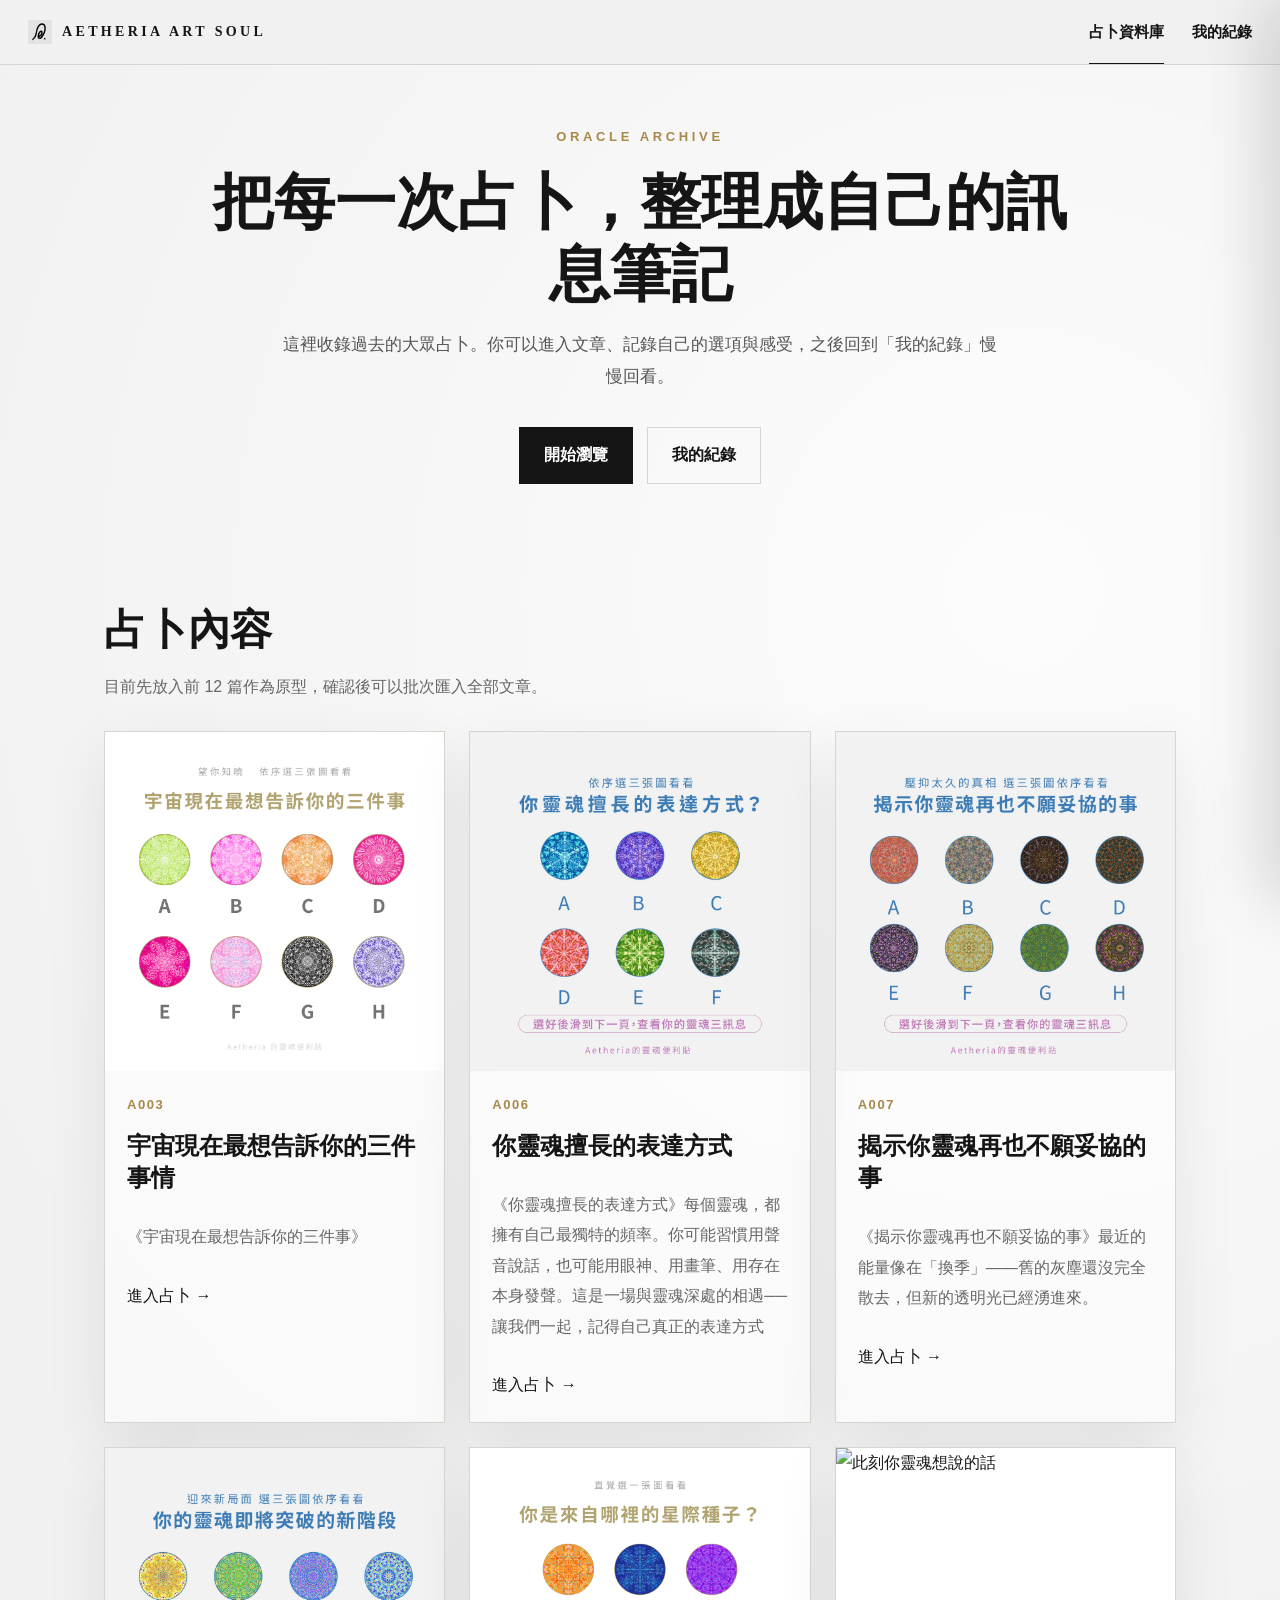
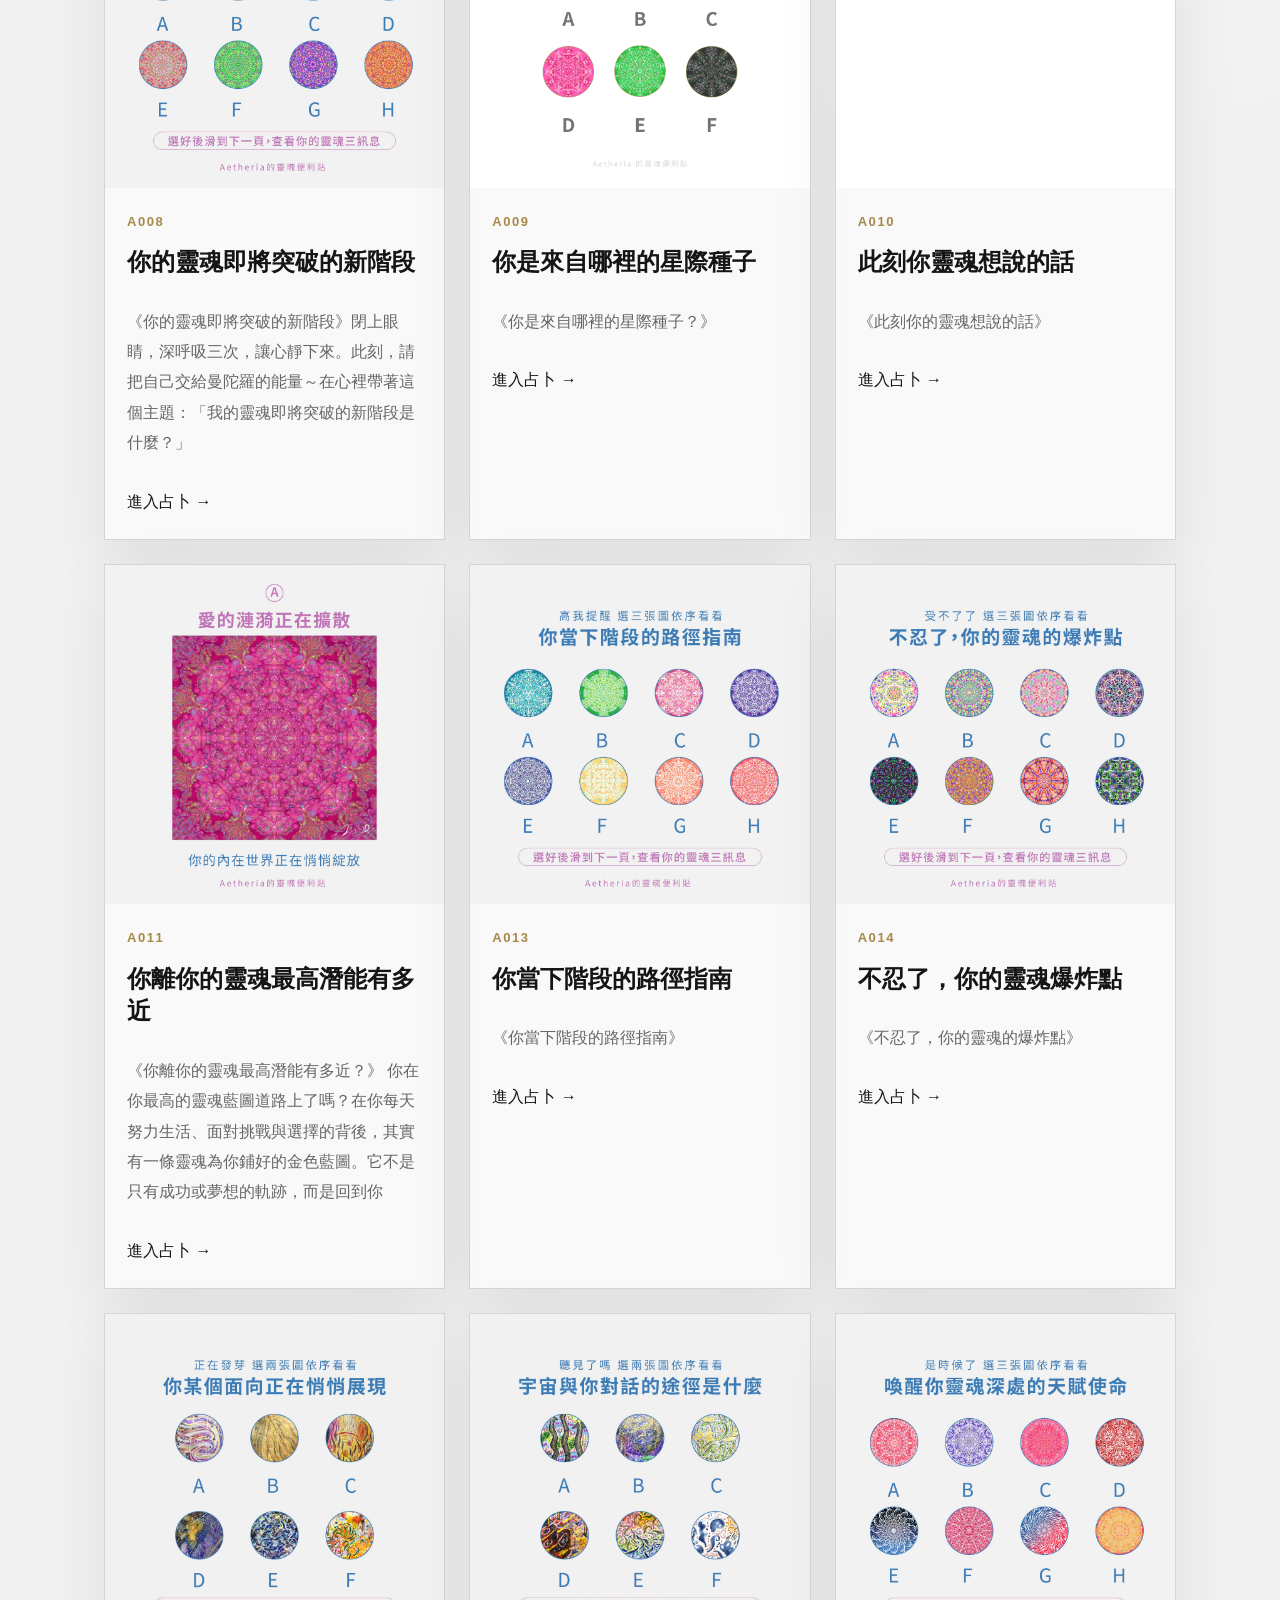
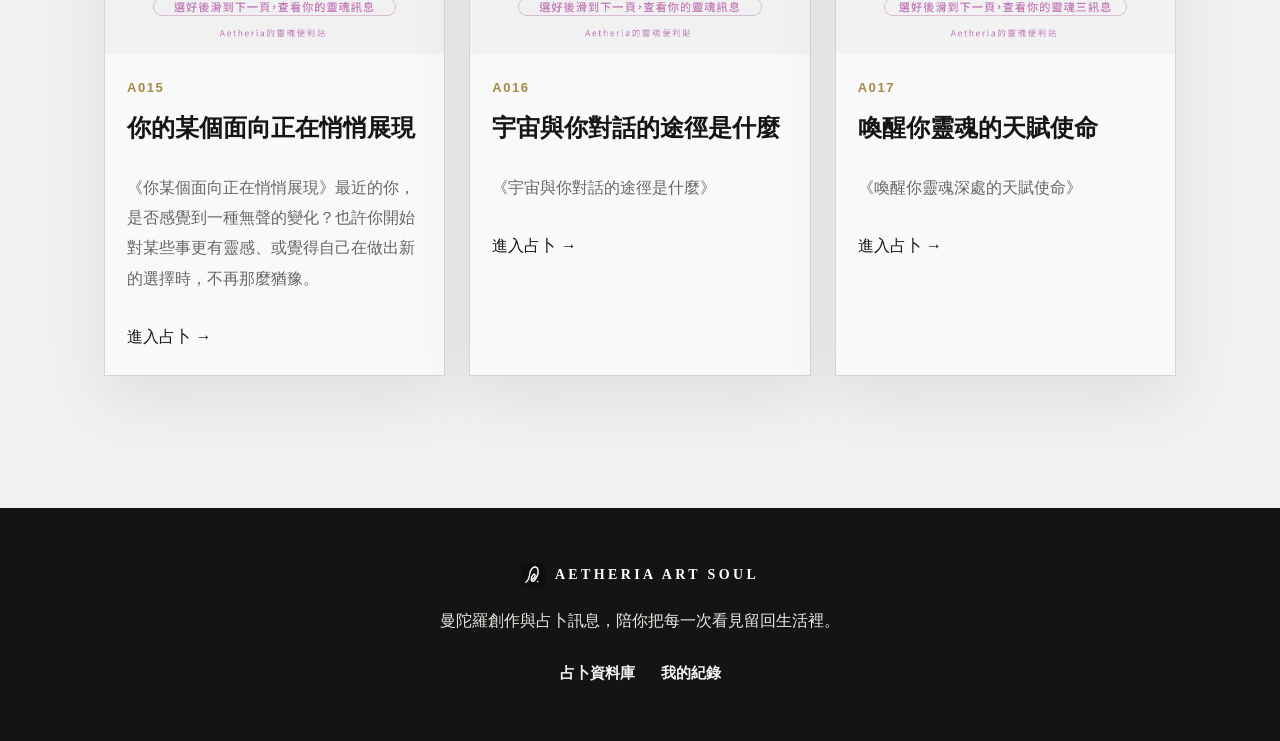
==== index.html @ 022511fa "Add files via upload" ====
<!doctype html>
<html lang="zh-Hant">
<head>
  <meta charset="utf-8">
  <meta name="viewport" content="width=device-width, initial-scale=1">
  <title>Aetheria Oracle Archive｜占卜資料庫</title>
  <link rel="stylesheet" href="assets/oracle.css">
  <link rel="icon" href="favicon.ico">
  <link rel="apple-touch-icon" href="apple-touch-icon.png">
</head>
<body>
  <header class="site-header">
    <a class="brand" href="index.html" aria-label="Aetheria Art Soul"><img class="brand-logo" src="assets/aetheria-logo.jpg" alt="Aetheria Art Soul logo"><span>AETHERIA ART SOUL</span></a>
    <nav class="nav-links" aria-label="primary"><a class="nav-link active" href="index.html">占卜資料庫</a><a class="nav-link " href="records.html">我的紀錄</a></nav><button class="mobile-menu-toggle" type="button" aria-label="Open menu" aria-expanded="false"><span></span><span></span><span></span></button></header>
  <main>
  <section class="hero wrap">
    <div>
      <div class="eyebrow">ORACLE ARCHIVE</div>
      <h1>把每一次占卜，整理成自己的訊息筆記</h1>
      <p>這裡收錄過去的大眾占卜。你可以進入文章、記錄自己的選項與感受，之後回到「我的紀錄」慢慢回看。</p>
      <div class="actions"><a class="btn" href="#articles">開始瀏覽</a><a class="btn secondary" href="records.html">我的紀錄</a></div>
    </div>
  </section>
  <section class="wrap" id="articles">
    <div class="section-head"><h2 class="section-title">占卜內容</h2><p class="muted">目前先放入前 12 篇作為原型，確認後可以批次匯入全部文章。</p></div>
    <div class="grid" id="articleGrid"></div>
  </section>
</main><div id="toast" class="toast"></div>
  <footer class="footer">
    <div class="footer-brand"><img class="brand-logo" src="assets/aetheria-logo.jpg" alt="Aetheria Art Soul logo"><span>AETHERIA ART SOUL</span></div>
    <p>曼陀羅創作與占卜訊息，陪你把每一次看見留回生活裡。</p>
    <nav class="footer-links"><a href="index.html">占卜資料庫</a><a href="records.html">我的紀錄</a></nav>
  </footer>
  <script src="assets/oracle.js"></script>
</body>
</html>
---- assets/oracle.css ----
:root{--bg:#f1f1f1;--paper:#fbfbfa;--ink:#151515;--muted:#666;--line:#d8d5cf;--soft:#e8e5de;--gold:#a78949;--shadow:0 22px 60px rgba(0,0,0,.08);--serif:"Noto Serif TC","Source Han Serif TC","Songti TC",serif;--sans:"Noto Sans TC","Microsoft JhengHei",sans-serif}*{box-sizing:border-box}html{scroll-behavior:smooth}body{margin:0;background:radial-gradient(circle at 80% 15%,rgba(255,255,255,.8),transparent 34%),var(--bg);color:var(--ink);font-family:var(--sans);line-height:1.9}a{color:inherit;text-decoration:none}img{max-width:100%;display:block}.site-header{position:sticky;top:0;z-index:20;background:rgba(241,241,241,.94);backdrop-filter:blur(16px);border-bottom:1px solid var(--line)}.nav{max-width:1180px;margin:auto;height:72px;padding:0 24px;display:flex;align-items:center;justify-content:space-between;gap:28px}.brand{display:flex;align-items:center;gap:12px;font-family:Georgia,serif;letter-spacing:.2em;font-weight:700;font-size:15px}.brand-mark{width:30px;height:30px;border:1px solid var(--ink);border-radius:50%;display:grid;place-items:center;font-style:italic;letter-spacing:0}.nav-links{display:flex;align-items:center;gap:26px;font-size:15px;font-weight:700}.nav-links a{padding:22px 0;border-bottom:1px solid transparent}.nav-links a.active,.nav-links a:hover{border-bottom-color:var(--ink)}.wrap{max-width:1120px;margin:auto;padding:70px 24px}.hero{min-height:420px;display:grid;place-items:center;text-align:center}.eyebrow{color:var(--gold);letter-spacing:.28em;font-weight:700;font-size:13px}.hero h1,.page-title{font-family:var(--serif);font-size:clamp(38px,6vw,76px);line-height:1.16;margin:18px 0}.hero p,.lead{max-width:720px;margin:0 auto;color:#555;font-size:18px}.actions{display:flex;justify-content:center;gap:14px;flex-wrap:wrap;margin-top:34px}.btn{border:1px solid var(--ink);background:var(--ink);color:white;padding:12px 24px;font-weight:800;cursor:pointer;display:inline-flex;align-items:center;justify-content:center;min-height:46px}.btn.secondary{background:transparent;color:var(--ink);border-color:var(--line)}.section-title{font-family:var(--serif);font-size:clamp(30px,4vw,46px);line-height:1.25;margin:0 0 12px}.section-head{margin-bottom:28px}.grid{display:grid;grid-template-columns:repeat(3,1fr);gap:24px}.article-card,.record-card,.panel{background:rgba(255,255,255,.62);border:1px solid var(--line);box-shadow:var(--shadow)}.article-card{display:flex;flex-direction:column;min-height:100%;transition:.2s ease}.article-card:hover{transform:translateY(-3px)}.article-card img{aspect-ratio:1/1;object-fit:cover;background:white}.article-body{padding:22px;display:flex;flex-direction:column;gap:12px;flex:1}.article-body h3{font-family:var(--serif);font-size:24px;line-height:1.35;margin:0}.meta{font-size:13px;color:var(--gold);font-weight:800;letter-spacing:.12em}.muted{color:var(--muted)}.article-layout{display:grid;grid-template-columns:minmax(0,1fr) 360px;gap:34px;align-items:start}.gallery{display:grid;gap:14px}.gallery img{width:100%;background:white;border:1px solid var(--line)}.reading{background:rgba(255,255,255,.62);border:1px solid var(--line);padding:38px}.reading h1{font-family:var(--serif);font-size:clamp(34px,5vw,58px);line-height:1.18;margin:8px 0 20px}.reading p{font-size:17px;color:#444;margin:0 0 18px}.choice-box{position:sticky;top:92px;padding:26px;background:rgba(255,255,255,.76);border:1px solid var(--line);box-shadow:var(--shadow)}.choice-box h2{font-family:var(--serif);font-size:28px;margin:0 0 12px}.field{display:grid;gap:7px;margin:16px 0}.field label{font-weight:800}.field input,.field select,.field textarea{width:100%;border:1px solid var(--line);background:rgba(255,255,255,.76);padding:12px 13px;font:inherit}.field textarea{min-height:130px;resize:vertical}.records-toolbar{display:flex;gap:12px;flex-wrap:wrap;margin:22px 0 28px}.record-list{display:grid;gap:16px}.record-card{padding:24px}.record-card h3{font-family:var(--serif);font-size:25px;margin:0 0 8px}.record-actions{display:flex;gap:10px;flex-wrap:wrap;margin-top:14px}.empty{border:1px dashed var(--line);padding:44px;text-align:center;color:var(--muted)}.toast{position:fixed;left:50%;bottom:28px;transform:translateX(-50%);background:#111;color:white;padding:12px 18px;opacity:0;pointer-events:none;transition:.2s}.toast.show{opacity:1}.footer{background:#111;color:#f8f8f8;text-align:center;padding:42px 24px;margin-top:40px}.footer .brand{justify-content:center;margin-bottom:12px}@media(max-width:860px){.nav{height:64px;padding:0 18px}.nav-links{gap:16px;font-size:14px;overflow-x:auto}.brand{font-size:12px}.wrap{padding:48px 18px}.grid{grid-template-columns:1fr}.article-layout{grid-template-columns:1fr}.choice-box{position:static}.reading{padding:24px}.hero{text-align:left;place-items:start}.hero p{margin:0}.actions{justify-content:flex-start}.page-title,.hero h1{font-size:42px}.article-card img{aspect-ratio:4/3}}

/* Aetheria oracle prototype | brand alignment pass */
.site-header{
  position:sticky;
  top:0;
  z-index:30;
  min-height:64px;
  width:100%;
  padding:0 28px;
  display:flex;
  align-items:center;
  justify-content:space-between;
  gap:28px;
  background:rgba(241,241,241,.94);
  border-bottom:1px solid var(--line);
  backdrop-filter:blur(18px);
}
.nav{max-width:none;margin:0;padding:0;height:auto;display:contents}
.brand,.footer-brand{
  display:inline-flex;
  align-items:center;
  gap:10px;
  color:var(--ink);
  font-family:var(--serif);
  font-size:14px;
  font-weight:600;
  letter-spacing:.24em;
  text-transform:uppercase;
  text-decoration:none;
  white-space:nowrap;
}
.brand-mark{
  width:24px;
  height:24px;
  border:0;
  border-radius:0;
  display:inline-grid;
  place-items:center;
  font-family:Georgia,serif;
  font-size:28px;
  font-weight:700;
  font-style:italic;
  line-height:1;
  letter-spacing:0;
  transform:rotate(-7deg);
}
.nav-links{
  margin-left:auto;
  display:flex;
  align-items:center;
  justify-content:flex-end;
  gap:28px;
  overflow:visible;
  font-size:15px;
  font-weight:600;
}
.nav-links a{
  position:relative;
  min-height:64px;
  padding:0;
  display:inline-flex;
  align-items:center;
  border:0;
}
.nav-links a::after{
  content:"";
  position:absolute;
  left:0;
  right:0;
  bottom:0;
  height:1px;
  background:currentColor;
  transform:scaleX(0);
  transition:transform .18s ease;
}
.nav-links a.active::after,.nav-links a:hover::after{transform:scaleX(1)}
.wrap{max-width:1120px;padding:60px 24px}.hero{min-height:360px}.hero h1,.page-title{font-size:clamp(36px,4.8vw,62px);line-height:1.18;margin:16px auto 18px;max-width:900px}.hero p,.lead{font-size:17px}.section-title{font-size:clamp(28px,3.4vw,42px)}.reading h1{font-size:clamp(32px,4vw,50px)}
.footer{
  width:100%;
  margin-top:72px;
  padding:54px 24px;
  border:0;
  background:#141414;
  color:#f5f5f2;
  text-align:center;
}
.footer *{color:inherit}.footer-brand{justify-content:center;margin:0 auto 18px;color:#fff}.footer p{max-width:760px;margin:0 auto;color:#e8e8e2}.footer-links{display:flex;flex-wrap:wrap;justify-content:center;gap:18px 26px;margin-top:22px}.footer-links a{font-size:15px;font-weight:700}
@media(max-width:860px){
  .site-header{min-height:62px;padding:0 16px}.brand{max-width:calc(100vw - 36px);font-size:12px;letter-spacing:.16em}.brand-mark{width:22px;height:22px;font-size:26px}.nav-links{display:none}.wrap{padding:42px 18px}.hero{min-height:320px;text-align:center;place-items:center}.hero p{margin:0 auto}.actions{justify-content:center}.hero h1,.page-title{font-size:clamp(34px,9vw,46px);line-height:1.2}.section-title{font-size:clamp(26px,7vw,34px)}.reading h1{font-size:clamp(30px,8vw,40px)}
}

/* real logo image */
.brand-mark{display:none!important}.brand-logo{width:24px!important;height:24px!important;object-fit:contain!important;border-radius:0!important;mix-blend-mode:multiply!important}.footer .brand-logo,.footer-brand .brand-logo{filter:invert(1)!important;mix-blend-mode:normal!important}@media(max-width:860px){.brand-logo{width:22px!important;height:22px!important}}

/* Mobile navigation patch */
.mobile-menu-toggle{
  display:none;
  width:46px;
  height:46px;
  border:0;
  background:transparent;
  padding:10px;
  align-items:center;
  justify-content:center;
  flex-direction:column;
  gap:6px;
  cursor:pointer;
  margin-left:auto;
}
.mobile-menu-toggle span{
  display:block;
  width:28px;
  height:2px;
  background:var(--ink);
}
.mobile-nav-panel{
  position:fixed;
  inset:0 0 0 auto;
  width:min(320px,78vw);
  background:rgba(241,241,241,.98);
  border-left:1px solid var(--line);
  box-shadow:-24px 0 60px rgba(0,0,0,.14);
  z-index:80;
  transform:translateX(102%);
  transition:transform .22s ease;
  padding:82px 28px 28px;
}
.mobile-nav-panel.is-open{transform:translateX(0)}
.mobile-nav-panel a{
  display:block;
  padding:16px 0;
  border-bottom:1px solid var(--line);
  font-weight:700;
}
.mobile-nav-backdrop{
  position:fixed;
  inset:0;
  background:rgba(0,0,0,.24);
  z-index:70;
  opacity:0;
  pointer-events:none;
  transition:opacity .2s ease;
}
.mobile-nav-backdrop.is-open{opacity:1;pointer-events:auto}
body.menu-open{overflow:hidden}
@media(max-width:860px){
  .site-header{min-height:68px;padding:0 16px;display:flex;align-items:center;justify-content:space-between}
  .site-header .nav-links{display:none!important}
  .mobile-menu-toggle{display:flex!important}
  .brand{min-width:0;max-width:calc(100vw - 96px)}
  .brand span{overflow:hidden;text-overflow:ellipsis}
}
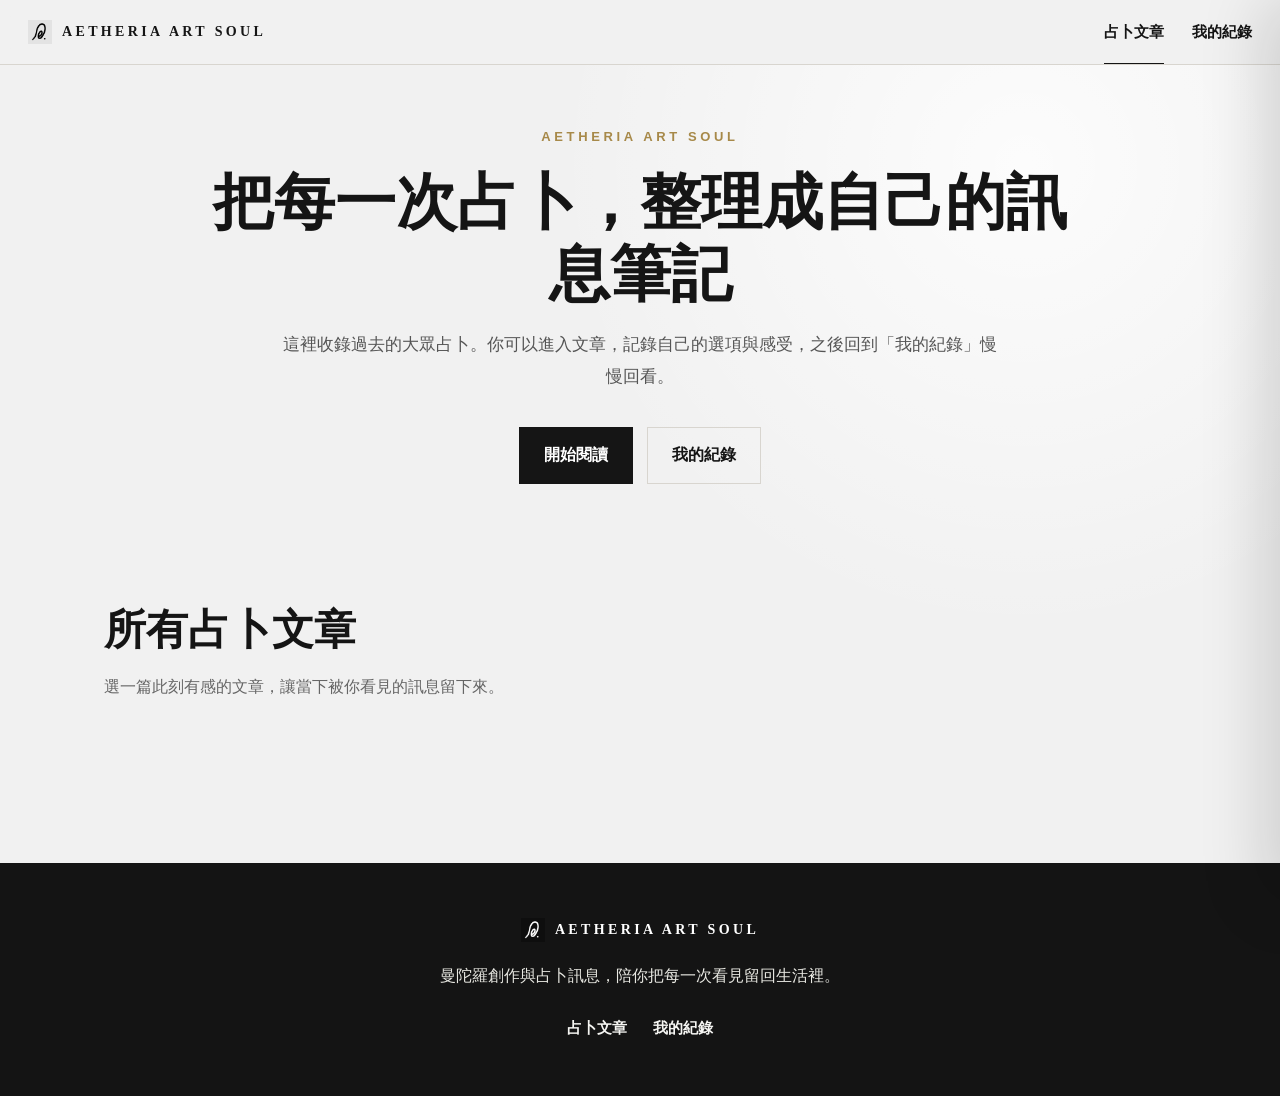
==== commit 1a10b43a: "Add files via upload" ====
--- a/index.html
+++ b/index.html
@@ -1,36 +1,65 @@
-<!doctype html>
-<html lang="zh-Hant">
-<head>
-  <meta charset="utf-8">
-  <meta name="viewport" content="width=device-width, initial-scale=1">
-  <title>Aetheria Oracle Archive｜占卜資料庫</title>
-  <link rel="stylesheet" href="assets/oracle.css">
-  <link rel="icon" href="favicon.ico">
-  <link rel="apple-touch-icon" href="apple-touch-icon.png">
-</head>
-<body>
-  <header class="site-header">
-    <a class="brand" href="index.html" aria-label="Aetheria Art Soul"><img class="brand-logo" src="assets/aetheria-logo.jpg" alt="Aetheria Art Soul logo"><span>AETHERIA ART SOUL</span></a>
-    <nav class="nav-links" aria-label="primary"><a class="nav-link active" href="index.html">占卜資料庫</a><a class="nav-link " href="records.html">我的紀錄</a></nav><button class="mobile-menu-toggle" type="button" aria-label="Open menu" aria-expanded="false"><span></span><span></span><span></span></button></header>
-  <main>
-  <section class="hero wrap">
-    <div>
-      <div class="eyebrow">ORACLE ARCHIVE</div>
-      <h1>把每一次占卜，整理成自己的訊息筆記</h1>
-      <p>這裡收錄過去的大眾占卜。你可以進入文章、記錄自己的選項與感受，之後回到「我的紀錄」慢慢回看。</p>
-      <div class="actions"><a class="btn" href="#articles">開始瀏覽</a><a class="btn secondary" href="records.html">我的紀錄</a></div>
-    </div>
-  </section>
-  <section class="wrap" id="articles">
-    <div class="section-head"><h2 class="section-title">占卜內容</h2><p class="muted">目前先放入前 12 篇作為原型，確認後可以批次匯入全部文章。</p></div>
-    <div class="grid" id="articleGrid"></div>
-  </section>
-</main><div id="toast" class="toast"></div>
-  <footer class="footer">
-    <div class="footer-brand"><img class="brand-logo" src="assets/aetheria-logo.jpg" alt="Aetheria Art Soul logo"><span>AETHERIA ART SOUL</span></div>
-    <p>曼陀羅創作與占卜訊息，陪你把每一次看見留回生活裡。</p>
-    <nav class="footer-links"><a href="index.html">占卜資料庫</a><a href="records.html">我的紀錄</a></nav>
-  </footer>
-  <script src="assets/oracle.js"></script>
-</body>
-</html>+<!doctype html>
+<html lang="zh-Hant">
+<head>
+  <meta charset="utf-8">
+  <meta name="viewport" content="width=device-width, initial-scale=1">
+  <title>占卜文章｜Aetheria Art Soul</title>
+  <link rel="stylesheet" href="assets/oracle.css">
+  <link rel="icon" type="image/png" sizes="32x32" href="icon-32.png?v=4">
+  <link rel="shortcut icon" href="favicon.ico?v=4">
+  <link rel="apple-touch-icon" href="apple-touch-icon.png?v=4">
+</head>
+<body>
+  <header class="site-header">
+    <a class="brand" href="index.html" aria-label="Aetheria Art Soul">
+      <img class="brand-logo" src="assets/aetheria-logo.jpg" alt="Aetheria Art Soul logo">
+      <span>AETHERIA ART SOUL</span>
+    </a>
+    <nav class="nav-links" aria-label="主要導覽">
+      <a class="nav-link active" href="index.html">占卜文章</a>
+      <a class="nav-link" href="records.html">我的紀錄</a>
+    </nav>
+    <button class="mobile-menu-toggle" type="button" aria-label="開啟選單" aria-expanded="false">
+      <span></span><span></span><span></span>
+    </button>
+  </header>
+
+  <main>
+    <section class="hero wrap">
+      <div>
+        <div class="eyebrow">AETHERIA ART SOUL</div>
+        <h1>把每一次占卜，整理成自己的訊息筆記</h1>
+        <p>這裡收錄過去的大眾占卜。你可以進入文章，記錄自己的選項與感受，之後回到「我的紀錄」慢慢回看。</p>
+        <div class="actions">
+          <a class="btn" href="#articles">開始閱讀</a>
+          <a class="btn secondary" href="records.html">我的紀錄</a>
+        </div>
+      </div>
+    </section>
+
+    <section class="wrap" id="articles">
+      <div class="section-head">
+        <h2 class="section-title">所有占卜文章</h2>
+        <p class="muted">選一篇此刻有感的文章，讓當下被你看見的訊息留下來。</p>
+      </div>
+      <div class="grid" id="articleGrid"></div>
+    </section>
+  </main>
+
+  <div id="toast" class="toast"></div>
+
+  <footer class="footer">
+    <div class="footer-brand">
+      <img class="brand-logo" src="assets/aetheria-logo.jpg" alt="Aetheria Art Soul logo">
+      <span>AETHERIA ART SOUL</span>
+    </div>
+    <p>曼陀羅創作與占卜訊息，陪你把每一次看見留回生活裡。</p>
+    <nav class="footer-links">
+      <a href="index.html">占卜文章</a>
+      <a href="records.html">我的紀錄</a>
+    </nav>
+  </footer>
+
+  <script src="assets/oracle.js"></script>
+</body>
+</html>
--- a/assets/oracle.css
+++ b/assets/oracle.css
@@ -151,4 +151,39 @@
   .mobile-menu-toggle{display:flex!important}
   .brand{min-width:0;max-width:calc(100vw - 96px)}
   .brand span{overflow:hidden;text-overflow:ellipsis}
-}
+}
+
+/* Article reading flow */
+.article-reading{overflow:hidden}
+.article-intro{max-width:780px}
+.article-content{max-width:780px}
+.image-carousel{
+  display:flex;
+  gap:16px;
+  overflow-x:auto;
+  scroll-snap-type:x mandatory;
+  margin:30px -38px 34px;
+  padding:0 38px 16px;
+}
+.image-carousel img{
+  flex:0 0 min(520px,78vw);
+  max-height:680px;
+  object-fit:contain;
+  background:white;
+  border:1px solid var(--line);
+  scroll-snap-align:start;
+}
+.image-carousel::-webkit-scrollbar{height:6px}
+.image-carousel::-webkit-scrollbar-thumb{background:#c8c3b8}
+@media(max-width:860px){
+  .article-reading{padding:24px}
+  .article-intro,.article-content{max-width:none}
+  .image-carousel{
+    margin:24px -24px 28px;
+    padding:0 24px 14px;
+  }
+  .image-carousel img{
+    flex-basis:82vw;
+    max-height:72vh;
+  }
+}
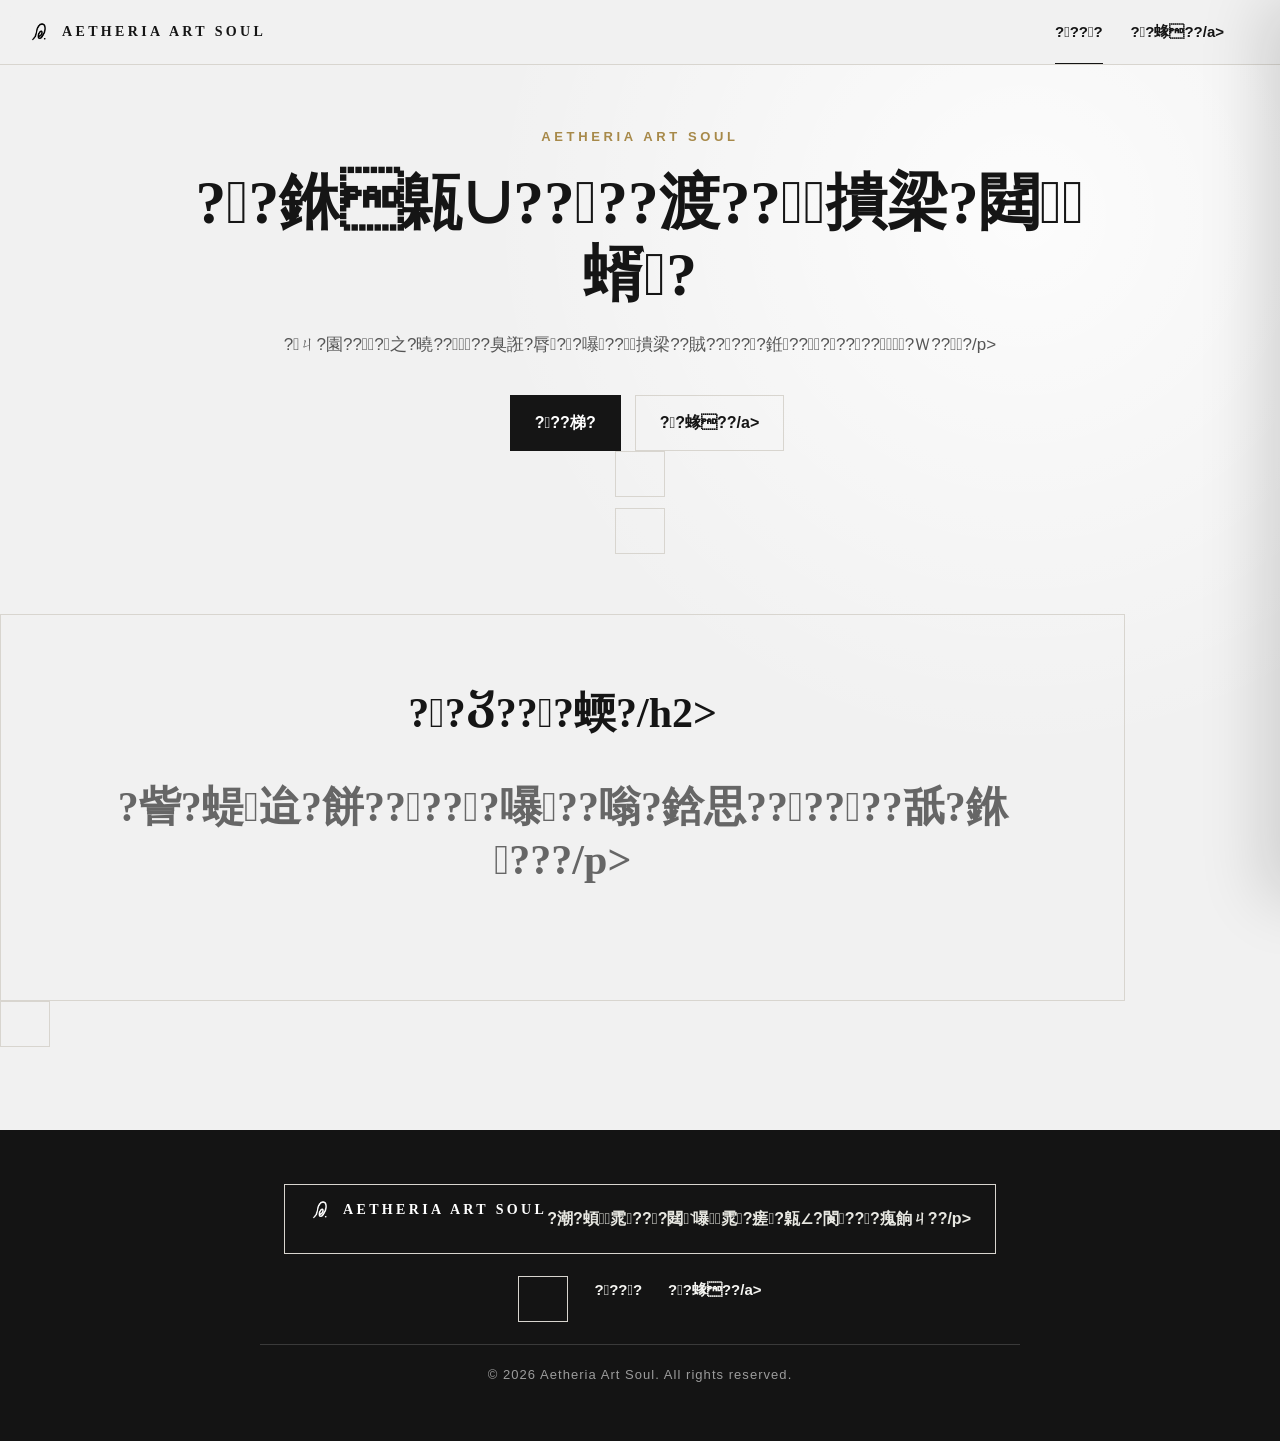
==== commit 8b04ff9b: "Add files via upload" ====
--- a/index.html
+++ b/index.html
@@ -1,9 +1,9 @@
-<!doctype html>
+﻿<!doctype html>
 <html lang="zh-Hant">
 <head>
   <meta charset="utf-8">
   <meta name="viewport" content="width=device-width, initial-scale=1">
-  <title>占卜文章｜Aetheria Art Soul</title>
+  <title>????嚚etheria Art Soul</title>
   <link rel="stylesheet" href="assets/oracle.css">
   <link rel="icon" type="image/png" sizes="32x32" href="icon-32.png?v=4">
   <link rel="shortcut icon" href="favicon.ico?v=4">
@@ -12,14 +12,14 @@
 <body>
   <header class="site-header">
     <a class="brand" href="index.html" aria-label="Aetheria Art Soul">
-      <img class="brand-logo" src="assets/aetheria-logo.jpg" alt="Aetheria Art Soul logo">
+      <img class="brand-logo" src="assets/aetheria-logo-transparent.png" alt="Aetheria Art Soul logo">
       <span>AETHERIA ART SOUL</span>
     </a>
-    <nav class="nav-links" aria-label="主要導覽">
-      <a class="nav-link active" href="index.html">占卜文章</a>
-      <a class="nav-link" href="records.html">我的紀錄</a>
+    <nav class="nav-links" aria-label="銝餉?撠汗">
+      <a class="nav-link active" href="index.html">????</a>
+      <a class="nav-link" href="records.html">??蝝??/a>
     </nav>
-    <button class="mobile-menu-toggle" type="button" aria-label="開啟選單" aria-expanded="false">
+    <button class="mobile-menu-toggle" type="button" aria-label="???詨" aria-expanded="false">
       <span></span><span></span><span></span>
     </button>
   </header>
@@ -28,19 +28,19 @@
     <section class="hero wrap">
       <div>
         <div class="eyebrow">AETHERIA ART SOUL</div>
-        <h1>把每一次占卜，整理成自己的訊息筆記</h1>
-        <p>這裡收錄過去的大眾占卜。你可以進入文章，記錄自己的選項與感受，之後回到「我的紀錄」慢慢回看。</p>
+        <h1>??銝甈∪????渡??撌梁?閮蝑?</h1>
+        <p>?ㄐ?園???之?曉????臭誑?脣??嚗??撌梁??賊?????銋????????Ｗ???/p>
         <div class="actions">
-          <a class="btn" href="#articles">開始閱讀</a>
-          <a class="btn secondary" href="records.html">我的紀錄</a>
+          <a class="btn" href="#articles">???梯?</a>
+          <a class="btn secondary" href="records.html">??蝝??/a>
         </div>
       </div>
     </section>
 
     <section class="wrap" id="articles">
       <div class="section-head">
-        <h2 class="section-title">所有占卜文章</h2>
-        <p class="muted">選一篇此刻有感的文章，讓當下被你看見的訊息留下來。</p>
+        <h2 class="section-title">?????蝡?/h2>
+        <p class="muted">?訾?蝭迨?餅?????嚗??嗡?鋡思??????舐?銝???/p>
       </div>
       <div class="grid" id="articleGrid"></div>
     </section>
@@ -50,16 +50,18 @@
 
   <footer class="footer">
     <div class="footer-brand">
-      <img class="brand-logo" src="assets/aetheria-logo.jpg" alt="Aetheria Art Soul logo">
+      <img class="brand-logo" src="assets/aetheria-logo-transparent.png" alt="Aetheria Art Soul logo">
       <span>AETHERIA ART SOUL</span>
     </div>
-    <p>曼陀羅創作與占卜訊息，陪你把每一次看見留回生活裡。</p>
+    <p>?潮?蝢雿???閮嚗雿?瘥?甈∠?閬???瘣餉ㄐ??/p>
     <nav class="footer-links">
-      <a href="index.html">占卜文章</a>
-      <a href="records.html">我的紀錄</a>
-    </nav>
+      <a href="index.html">????</a>
+      <a href="records.html">??蝝??/a>
+    </nav>
+    <p class="copyright">© 2026 Aetheria Art Soul. All rights reserved.</p>
   </footer>
 
   <script src="assets/oracle.js"></script>
 </body>
 </html>
+
--- a/assets/oracle.css
+++ b/assets/oracle.css
@@ -157,33 +157,333 @@
 .article-reading{overflow:hidden}
 .article-intro{max-width:780px}
 .article-content{max-width:780px}
+.oracle-option-block,
+.oracle-number-block{
+  position:relative;
+  margin:20px 0;
+  padding:0 0 0 38px;
+}
+.oracle-number-block::before{
+  content:"";
+  position:absolute;
+  left:13px;
+  top:.4em;
+  bottom:.45em;
+  width:1px;
+  background:var(--gold);
+  opacity:.36;
+}
+.oracle-option-badge,
+.oracle-number{
+  position:absolute;
+  left:0;
+  top:.08em;
+  display:inline-grid;
+  place-items:center;
+  min-width:26px;
+  height:26px;
+  color:var(--gold);
+  font-family:Georgia,serif;
+  font-weight:800;
+  letter-spacing:.06em;
+}
+.oracle-option-badge{
+  color:var(--gold);
+  font-size:14px;
+  border:0;
+  background:transparent;
+}
+.oracle-option-badge::after{
+  content:"";
+  width:18px;
+  height:1px;
+  margin-top:2px;
+  background:var(--gold);
+  opacity:.42;
+}
+.oracle-number{
+  font-size:18px;
+  color:var(--gold);
+  opacity:.92;
+}
+.oracle-option-block p,
+.oracle-number-block p{
+  margin:0;
+  color:#3f3f3f;
+}
+.oracle-option-block p{
+  font-weight:700;
+  color:#252525;
+  letter-spacing:.02em;
+}
+.record-selected{
+  margin:14px 0;
+  padding:14px 0;
+  border-top:1px solid var(--line);
+  border-bottom:1px solid var(--line);
+}
+.record-selected strong{
+  display:block;
+  margin-bottom:8px;
+}
+.record-selected ul{
+  margin:0;
+  padding-left:1.2em;
+}
+.record-selected li{
+  margin:0 0 8px;
+  color:#444;
+}
+.record-save-note,
+.record-email-form{
+  max-width:860px;
+  margin:24px 0;
+  padding:22px 24px;
+  border:1px solid var(--line);
+  background:rgba(255,255,255,.48);
+}
+.record-save-note strong,
+.record-email-form label{
+  display:block;
+  font-weight:800;
+  margin-bottom:8px;
+}
+.record-save-note p,
+.record-email-form p{
+  margin:0;
+  color:#666;
+}
+.record-email-form>div{
+  display:flex;
+  gap:12px;
+  align-items:center;
+  margin:12px 0 10px;
+}
+.record-email-form input{
+  flex:1;
+  min-width:220px;
+  border:1px solid var(--line);
+  background:rgba(255,255,255,.82);
+  padding:12px 14px;
+  font:inherit;
+}
+.carousel-shell{
+  position:relative;
+  margin:30px -10px 36px;
+  padding:0 54px 26px;
+}
 .image-carousel{
   display:flex;
-  gap:16px;
+  gap:18px;
   overflow-x:auto;
   scroll-snap-type:x mandatory;
-  margin:30px -38px 34px;
-  padding:0 38px 16px;
-}
+  scroll-behavior:smooth;
+  scrollbar-width:none;
+  -ms-overflow-style:none;
+}
+.image-carousel::-webkit-scrollbar{display:none}
 .image-carousel img{
-  flex:0 0 min(520px,78vw);
+  flex:0 0 100%;
+  width:100%;
   max-height:680px;
   object-fit:contain;
   background:white;
   border:1px solid var(--line);
-  scroll-snap-align:start;
-}
-.image-carousel::-webkit-scrollbar{height:6px}
-.image-carousel::-webkit-scrollbar-thumb{background:#c8c3b8}
+  scroll-snap-align:center;
+}
+.carousel-arrow{
+  position:absolute;
+  top:50%;
+  width:42px;
+  height:42px;
+  border:1px solid var(--line);
+  border-radius:999px;
+  background:rgba(251,251,250,.92);
+  color:var(--ink);
+  font-size:30px;
+  line-height:1;
+  display:grid;
+  place-items:center;
+  transform:translateY(-50%);
+  cursor:pointer;
+  box-shadow:0 12px 34px rgba(0,0,0,.08);
+  z-index:2;
+}
+.carousel-arrow:disabled{opacity:.28;cursor:default}
+.carousel-prev{left:0}
+.carousel-next{right:0}
+.carousel-dots{
+  position:absolute;
+  left:50%;
+  bottom:0;
+  display:flex;
+  gap:8px;
+  transform:translateX(-50%);
+}
+.carousel-dots span{
+  width:6px;
+  height:6px;
+  border-radius:999px;
+  background:#c8c3b8;
+  opacity:.58;
+}
+.carousel-dots span.active{
+  width:18px;
+  background:var(--ink);
+  opacity:1;
+}
 @media(max-width:860px){
   .article-reading{padding:24px}
   .article-intro,.article-content{max-width:none}
+  .carousel-shell{
+    margin:24px -10px 30px;
+    padding:0 36px 24px;
+  }
   .image-carousel{
-    margin:24px -24px 28px;
-    padding:0 24px 14px;
+    gap:12px;
   }
   .image-carousel img{
-    flex-basis:82vw;
     max-height:72vh;
   }
-}
+  .carousel-arrow{
+    width:34px;
+    height:34px;
+    font-size:24px;
+  }
+  .record-save-note,
+  .record-email-form{
+    padding:18px;
+  }
+  .record-email-form>div{
+    display:grid;
+  }
+  .record-email-form input{
+    min-width:0;
+  }
+}
+
+/* Page alignment lock */
+.hero,
+.records-page>section:first-child,
+.section-head{
+  text-align:center;
+}
+.hero>div,
+.records-page>section:first-child,
+.section-head{
+  width:min(100%,900px);
+  margin-left:auto;
+  margin-right:auto;
+}
+.eyebrow,
+.page-title,
+.lead{
+  text-align:center;
+}
+.page-title{
+  width:100%;
+  margin-left:auto;
+  margin-right:auto;
+}
+.records-toolbar{
+  justify-content:center;
+  align-items:center;
+  width:min(100%,760px);
+  margin-left:auto;
+  margin-right:auto;
+}
+.records-toolbar .btn{
+  min-width:118px;
+}
+.record-save-note,
+.record-email-form,
+.record-list{
+  width:min(100%,860px);
+  margin-left:auto;
+  margin-right:auto;
+}
+.records-page .lead{
+  width:min(100%,760px);
+  margin-left:auto;
+  margin-right:auto;
+}
+@media(max-width:860px){
+  .hero,
+  .records-page>section:first-child,
+  .section-head{
+    text-align:center;
+  }
+  .records-toolbar{
+    display:grid;
+    grid-template-columns:1fr;
+    width:100%;
+    gap:10px;
+  }
+  .records-toolbar .btn{
+    width:100%;
+  }
+}
+
+/* Choice box button alignment */
+.choice-actions{
+  display:grid;
+  grid-template-columns:1fr 1fr;
+  gap:10px;
+  margin-top:18px;
+}
+.choice-actions .btn{
+  width:100%;
+  min-width:0;
+  padding-left:12px;
+  padding-right:12px;
+  text-align:center;
+  white-space:nowrap;
+}
+@media(max-width:520px){
+  .choice-actions{
+    grid-template-columns:1fr;
+  }
+}
+
+/* Transparent brand mark */
+.site-header .brand,
+.footer .brand,
+.footer-brand{
+  background:transparent!important;
+}
+.site-header .brand-logo,
+.footer .brand-logo,
+.footer-brand .brand-logo{
+  display:block!important;
+  background:transparent!important;
+  border:0!important;
+  box-shadow:none!important;
+  outline:0!important;
+}
+.site-header .brand-logo{
+  mix-blend-mode:normal!important;
+  filter:contrast(1.08)!important;
+}
+.footer .brand-logo,
+.footer-brand .brand-logo{
+  filter:invert(1) contrast(1.08)!important;
+  mix-blend-mode:normal!important;
+}
+
+/* Image protection and footer copyright */
+img{
+  -webkit-user-drag:none!important;
+  user-drag:none!important;
+  -webkit-user-select:none!important;
+  user-select:none!important;
+}
+.copyright{
+  margin:22px auto 0!important;
+  padding-top:18px;
+  border-top:1px solid rgba(255,255,255,.16);
+  max-width:760px;
+  color:rgba(255,255,255,.58)!important;
+  font-size:13px;
+  letter-spacing:.08em;
+  line-height:1.8;
+}
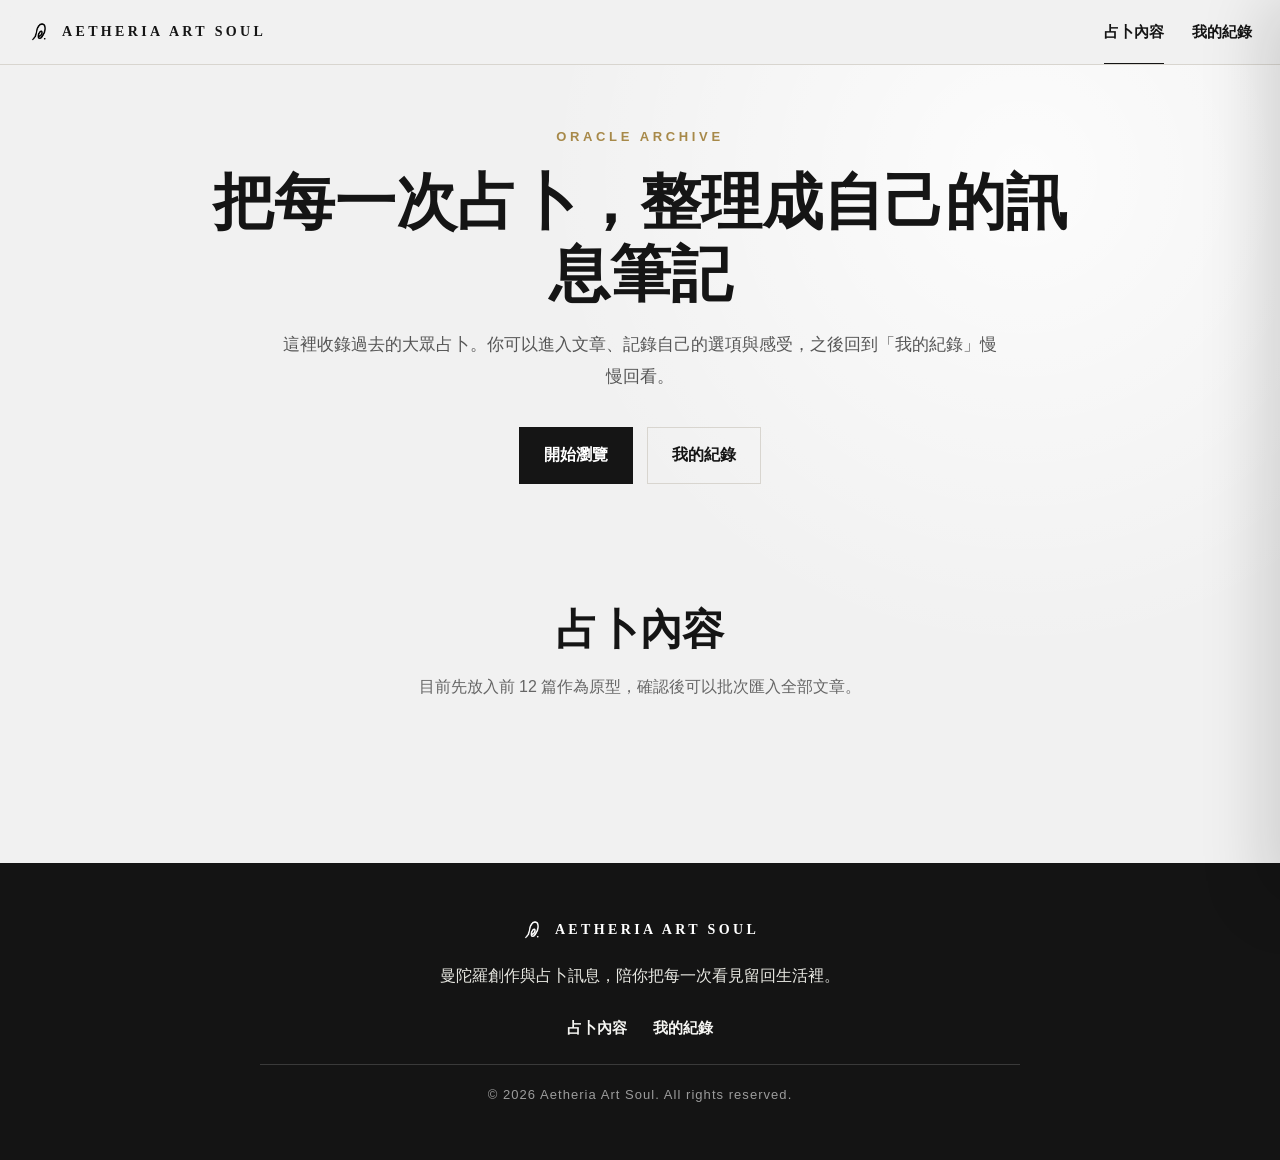
==== commit 2e1ff049: "Add files via upload" ====
--- a/index.html
+++ b/index.html
@@ -1,9 +1,9 @@
-﻿<!doctype html>
+<!doctype html>
 <html lang="zh-Hant">
 <head>
   <meta charset="utf-8">
   <meta name="viewport" content="width=device-width, initial-scale=1">
-  <title>????嚚etheria Art Soul</title>
+  <title>占卜資料庫｜Aetheria Art Soul</title>
   <link rel="stylesheet" href="assets/oracle.css">
   <link rel="icon" type="image/png" sizes="32x32" href="icon-32.png?v=4">
   <link rel="shortcut icon" href="favicon.ico?v=4">
@@ -15,11 +15,11 @@
       <img class="brand-logo" src="assets/aetheria-logo-transparent.png" alt="Aetheria Art Soul logo">
       <span>AETHERIA ART SOUL</span>
     </a>
-    <nav class="nav-links" aria-label="銝餉?撠汗">
-      <a class="nav-link active" href="index.html">????</a>
-      <a class="nav-link" href="records.html">??蝝??/a>
+    <nav class="nav-links" aria-label="主要導覽">
+      <a class="nav-link active" href="index.html">占卜內容</a>
+      <a class="nav-link" href="records.html">我的紀錄</a>
     </nav>
-    <button class="mobile-menu-toggle" type="button" aria-label="???詨" aria-expanded="false">
+    <button class="mobile-menu-toggle" type="button" aria-label="開啟選單" aria-expanded="false">
       <span></span><span></span><span></span>
     </button>
   </header>
@@ -27,20 +27,20 @@
   <main>
     <section class="hero wrap">
       <div>
-        <div class="eyebrow">AETHERIA ART SOUL</div>
-        <h1>??銝甈∪????渡??撌梁?閮蝑?</h1>
-        <p>?ㄐ?園???之?曉????臭誑?脣??嚗??撌梁??賊?????銋????????Ｗ???/p>
+        <div class="eyebrow">ORACLE ARCHIVE</div>
+        <h1>把每一次占卜，整理成自己的訊息筆記</h1>
+        <p>這裡收錄過去的大眾占卜。你可以進入文章、記錄自己的選項與感受，之後回到「我的紀錄」慢慢回看。</p>
         <div class="actions">
-          <a class="btn" href="#articles">???梯?</a>
-          <a class="btn secondary" href="records.html">??蝝??/a>
+          <a class="btn" href="#articles">開始瀏覽</a>
+          <a class="btn secondary" href="records.html">我的紀錄</a>
         </div>
       </div>
     </section>
 
     <section class="wrap" id="articles">
       <div class="section-head">
-        <h2 class="section-title">?????蝡?/h2>
-        <p class="muted">?訾?蝭迨?餅?????嚗??嗡?鋡思??????舐?銝???/p>
+        <h2 class="section-title">占卜內容</h2>
+        <p class="muted">目前先放入前 12 篇作為原型，確認後可以批次匯入全部文章。</p>
       </div>
       <div class="grid" id="articleGrid"></div>
     </section>
@@ -53,15 +53,14 @@
       <img class="brand-logo" src="assets/aetheria-logo-transparent.png" alt="Aetheria Art Soul logo">
       <span>AETHERIA ART SOUL</span>
     </div>
-    <p>?潮?蝢雿???閮嚗雿?瘥?甈∠?閬???瘣餉ㄐ??/p>
+    <p>曼陀羅創作與占卜訊息，陪你把每一次看見留回生活裡。</p>
     <nav class="footer-links">
-      <a href="index.html">????</a>
-      <a href="records.html">??蝝??/a>
-    </nav>
+      <a href="index.html">占卜內容</a>
+      <a href="records.html">我的紀錄</a>
+    </nav>
     <p class="copyright">© 2026 Aetheria Art Soul. All rights reserved.</p>
   </footer>
 
   <script src="assets/oracle.js"></script>
 </body>
 </html>
-
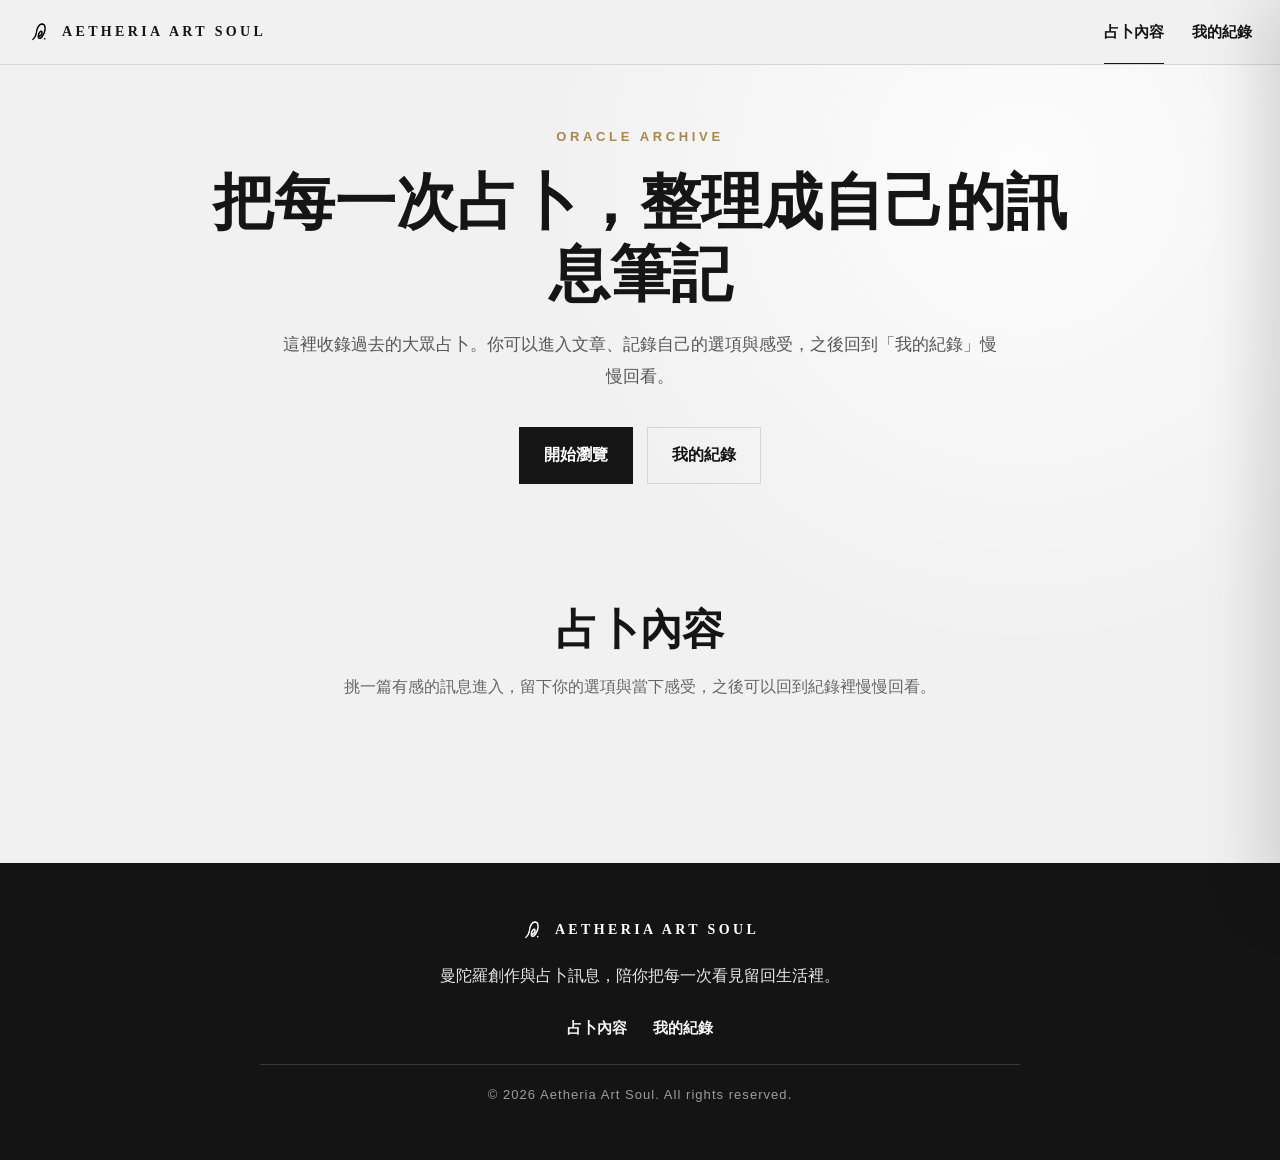
==== commit 86d1736e: "Add files via upload" ====
--- a/index.html
+++ b/index.html
@@ -3,7 +3,7 @@
 <head>
   <meta charset="utf-8">
   <meta name="viewport" content="width=device-width, initial-scale=1">
-  <title>占卜資料庫｜Aetheria Art Soul</title>
+  <title>占卜內容｜Aetheria Art Soul</title>
   <link rel="stylesheet" href="assets/oracle.css">
   <link rel="icon" type="image/png" sizes="32x32" href="icon-32.png?v=4">
   <link rel="shortcut icon" href="favicon.ico?v=4">
@@ -40,7 +40,7 @@
     <section class="wrap" id="articles">
       <div class="section-head">
         <h2 class="section-title">占卜內容</h2>
-        <p class="muted">目前先放入前 12 篇作為原型，確認後可以批次匯入全部文章。</p>
+        <p class="muted">挑一篇有感的訊息進入，留下你的選項與當下感受，之後可以回到紀錄裡慢慢回看。</p>
       </div>
       <div class="grid" id="articleGrid"></div>
     </section>
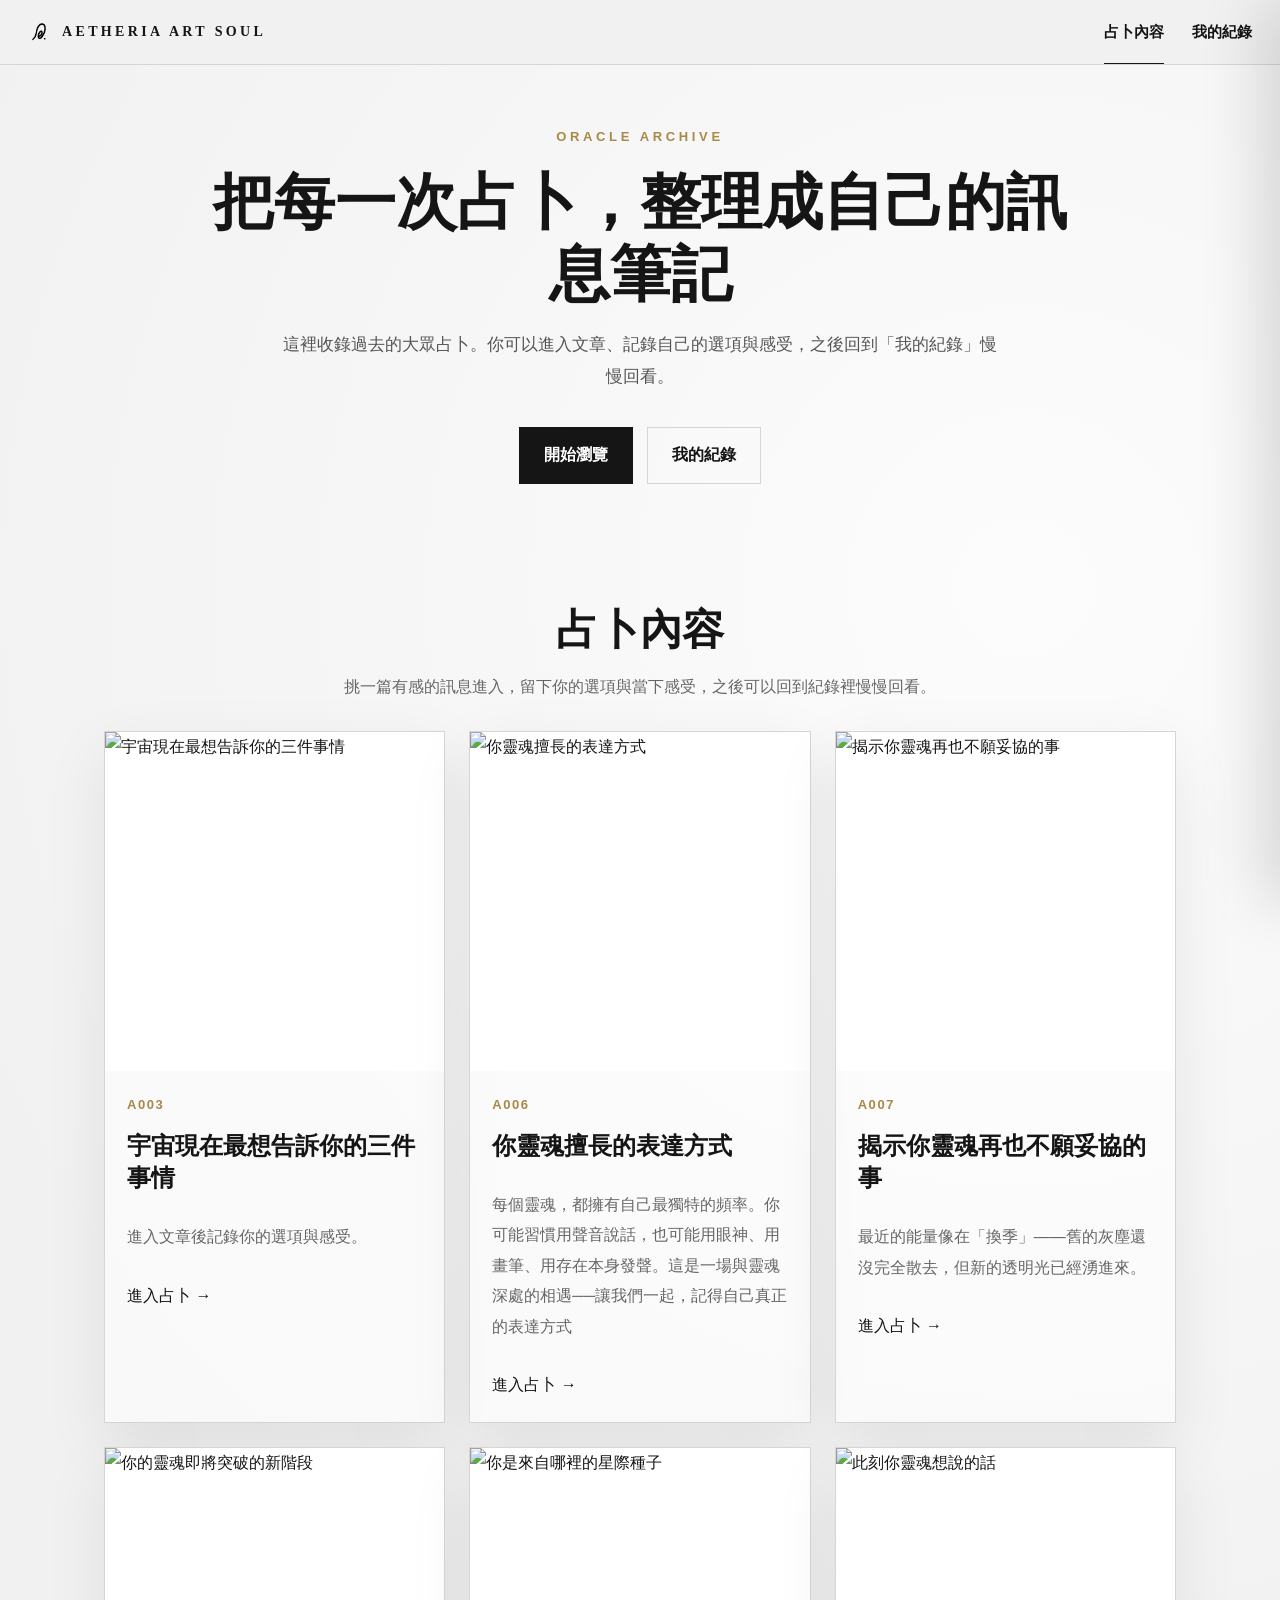
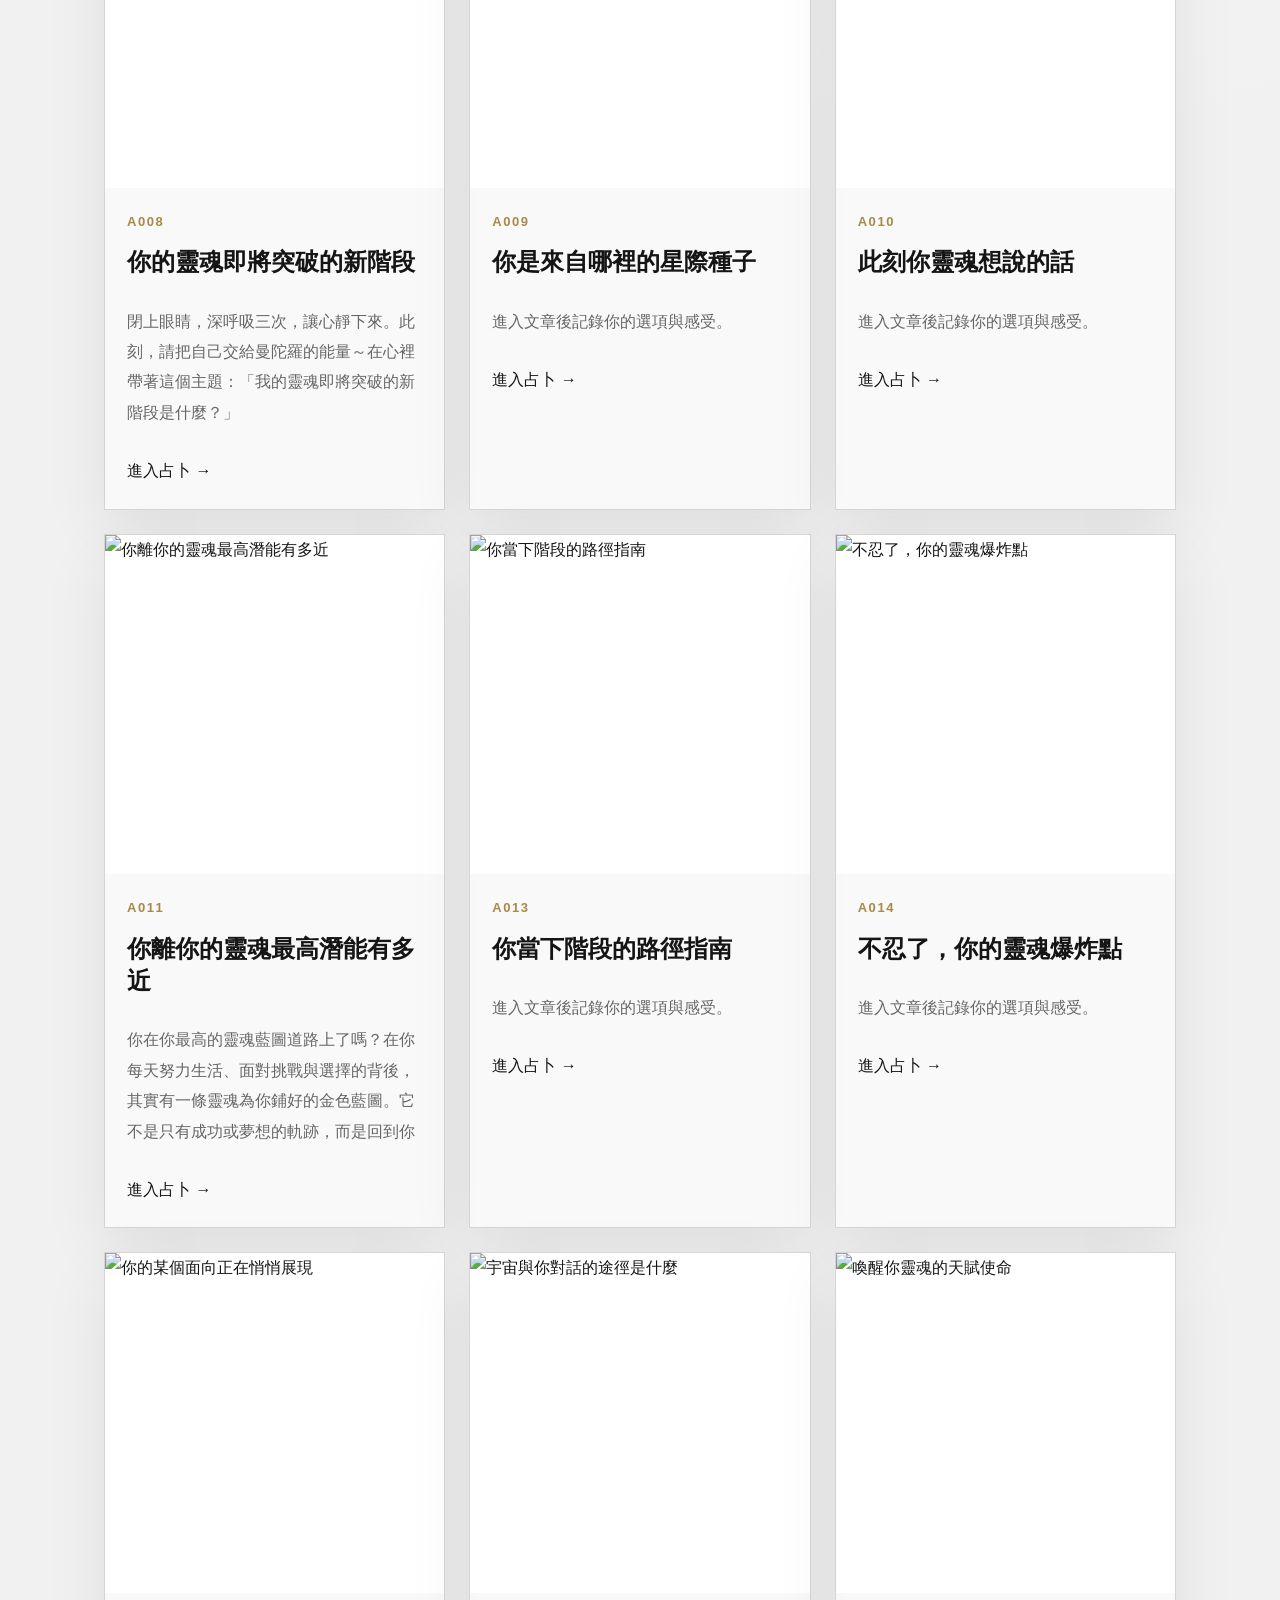
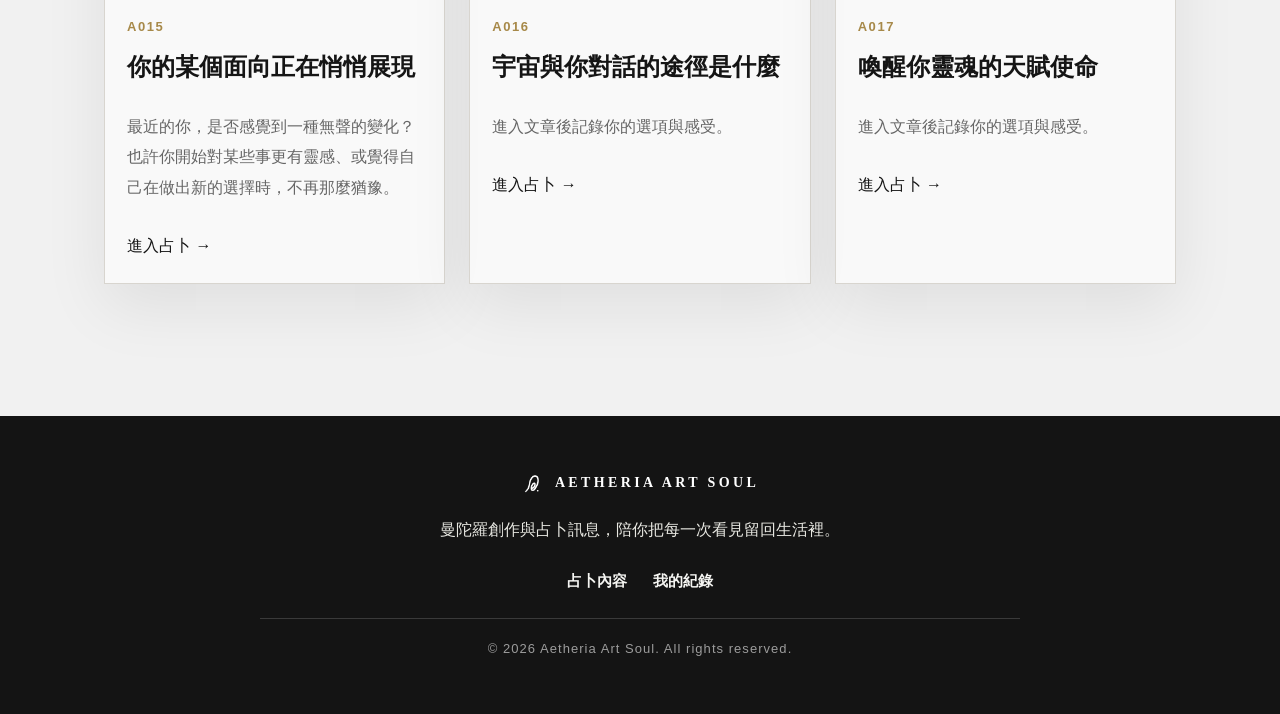
==== commit 2f9bc749: "Add files via upload" ====
--- a/index.html
+++ b/index.html
@@ -1,66 +1,67 @@
-<!doctype html>
-<html lang="zh-Hant">
-<head>
-  <meta charset="utf-8">
-  <meta name="viewport" content="width=device-width, initial-scale=1">
-  <title>占卜內容｜Aetheria Art Soul</title>
-  <link rel="stylesheet" href="assets/oracle.css">
-  <link rel="icon" type="image/png" sizes="32x32" href="icon-32.png?v=4">
-  <link rel="shortcut icon" href="favicon.ico?v=4">
-  <link rel="apple-touch-icon" href="apple-touch-icon.png?v=4">
-</head>
-<body>
-  <header class="site-header">
-    <a class="brand" href="index.html" aria-label="Aetheria Art Soul">
-      <img class="brand-logo" src="assets/aetheria-logo-transparent.png" alt="Aetheria Art Soul logo">
-      <span>AETHERIA ART SOUL</span>
-    </a>
-    <nav class="nav-links" aria-label="主要導覽">
-      <a class="nav-link active" href="index.html">占卜內容</a>
-      <a class="nav-link" href="records.html">我的紀錄</a>
-    </nav>
-    <button class="mobile-menu-toggle" type="button" aria-label="開啟選單" aria-expanded="false">
-      <span></span><span></span><span></span>
-    </button>
-  </header>
-
-  <main>
-    <section class="hero wrap">
-      <div>
-        <div class="eyebrow">ORACLE ARCHIVE</div>
-        <h1>把每一次占卜，整理成自己的訊息筆記</h1>
-        <p>這裡收錄過去的大眾占卜。你可以進入文章、記錄自己的選項與感受，之後回到「我的紀錄」慢慢回看。</p>
-        <div class="actions">
-          <a class="btn" href="#articles">開始瀏覽</a>
-          <a class="btn secondary" href="records.html">我的紀錄</a>
-        </div>
-      </div>
-    </section>
-
-    <section class="wrap" id="articles">
-      <div class="section-head">
-        <h2 class="section-title">占卜內容</h2>
-        <p class="muted">挑一篇有感的訊息進入，留下你的選項與當下感受，之後可以回到紀錄裡慢慢回看。</p>
-      </div>
-      <div class="grid" id="articleGrid"></div>
-    </section>
-  </main>
-
-  <div id="toast" class="toast"></div>
-
-  <footer class="footer">
-    <div class="footer-brand">
-      <img class="brand-logo" src="assets/aetheria-logo-transparent.png" alt="Aetheria Art Soul logo">
-      <span>AETHERIA ART SOUL</span>
-    </div>
-    <p>曼陀羅創作與占卜訊息，陪你把每一次看見留回生活裡。</p>
-    <nav class="footer-links">
-      <a href="index.html">占卜內容</a>
-      <a href="records.html">我的紀錄</a>
-    </nav>
-    <p class="copyright">© 2026 Aetheria Art Soul. All rights reserved.</p>
-  </footer>
-
-  <script src="assets/oracle.js"></script>
-</body>
-</html>
+﻿<!doctype html>
+<html lang="zh-Hant">
+<head>
+  <meta charset="utf-8">
+  <meta name="viewport" content="width=device-width, initial-scale=1">
+  <title>占卜內容｜Aetheria Art Soul</title>
+  <link rel="stylesheet" href="assets/oracle.css?v=20260803d">
+  <link rel="icon" type="image/png" sizes="32x32" href="icon-32.png?v=4">
+  <link rel="shortcut icon" href="favicon.ico?v=4">
+  <link rel="apple-touch-icon" href="apple-touch-icon.png?v=4">
+</head>
+<body>
+  <header class="site-header">
+    <a class="brand" href="index.html" aria-label="Aetheria Art Soul">
+      <img class="brand-logo" src="assets/aetheria-logo-transparent.png?v=20260803d" alt="Aetheria Art Soul logo">
+      <span>AETHERIA ART SOUL</span>
+    </a>
+    <nav class="nav-links" aria-label="主要導覽">
+      <a class="nav-link active" href="index.html">占卜內容</a>
+      <a class="nav-link" href="records.html">我的紀錄</a>
+    </nav>
+    <button class="mobile-menu-toggle" type="button" aria-label="開啟選單" aria-expanded="false">
+      <span></span><span></span><span></span>
+    </button>
+  </header>
+
+  <main>
+    <section class="hero wrap">
+      <div>
+        <div class="eyebrow">ORACLE ARCHIVE</div>
+        <h1>把每一次占卜，整理成自己的訊息筆記</h1>
+        <p>這裡收錄過去的大眾占卜。你可以進入文章、記錄自己的選項與感受，之後回到「我的紀錄」慢慢回看。</p>
+        <div class="actions">
+          <a class="btn" href="#articles">開始瀏覽</a>
+          <a class="btn secondary" href="records.html">我的紀錄</a>
+        </div>
+      </div>
+    </section>
+
+    <section class="wrap" id="articles">
+      <div class="section-head">
+        <h2 class="section-title">占卜內容</h2>
+        <p class="muted">挑一篇有感的訊息進入，留下你的選項與當下感受，之後可以回到紀錄裡慢慢回看。</p>
+      </div>
+      <div class="grid" id="articleGrid"></div>
+    </section>
+  </main>
+
+  <div id="toast" class="toast"></div>
+
+  <footer class="footer">
+    <div class="footer-brand">
+      <img class="brand-logo" src="assets/aetheria-logo-transparent.png?v=20260803d" alt="Aetheria Art Soul logo">
+      <span>AETHERIA ART SOUL</span>
+    </div>
+    <p>曼陀羅創作與占卜訊息，陪你把每一次看見留回生活裡。</p>
+    <nav class="footer-links">
+      <a href="index.html">占卜內容</a>
+      <a href="records.html">我的紀錄</a>
+    </nav>
+    <p class="copyright">© 2026 Aetheria Art Soul. All rights reserved.</p>
+  </footer>
+
+  <script src="assets/oracle.js?v=20260803d"></script>
+</body>
+</html>
+
--- a/assets/oracle.css
+++ b/assets/oracle.css
@@ -93,6 +93,7 @@
 
 /* real logo image */
 .brand-mark{display:none!important}.brand-logo{width:24px!important;height:24px!important;object-fit:contain!important;border-radius:0!important;mix-blend-mode:multiply!important}.footer .brand-logo,.footer-brand .brand-logo{filter:invert(1)!important;mix-blend-mode:normal!important}@media(max-width:860px){.brand-logo{width:22px!important;height:22px!important}}
+@import url("https://fonts.googleapis.com/css2?family=Noto+Serif+TC:wght@500;600;700;800&family=Noto+Sans+TC:wght@400;500;700;800&display=swap");
 
 /* Mobile navigation patch */
 .mobile-menu-toggle{
@@ -477,6 +478,40 @@
   -webkit-user-select:none!important;
   user-select:none!important;
 }
+
+/* Final brand typography and cache-stable mobile rendering */
+:root{
+  --serif:"Noto Serif TC","Source Han Serif TC","思源宋體 TC","Songti TC","Hiragino Mincho ProN","Yu Mincho","PMingLiU",serif;
+  --sans:"Noto Sans TC","Microsoft JhengHei","PingFang TC","Heiti TC",sans-serif;
+}
+body{
+  font-family:var(--sans)!important;
+  -webkit-font-smoothing:antialiased;
+  text-rendering:optimizeLegibility;
+}
+.brand,
+.footer-brand,
+.hero h1,
+.page-title,
+.section-title,
+.article-body h3,
+.reading h1,
+.choice-box h2,
+.record-card h3,
+.footer .brand,
+h1,h2,h3{
+  font-family:var(--serif)!important;
+}
+.nav-links,
+.btn,
+.field input,
+.field textarea,
+.field select,
+.record-card,
+.reading p,
+.article-body p{
+  font-family:var(--sans)!important;
+}
 .copyright{
   margin:22px auto 0!important;
   padding-top:18px;
